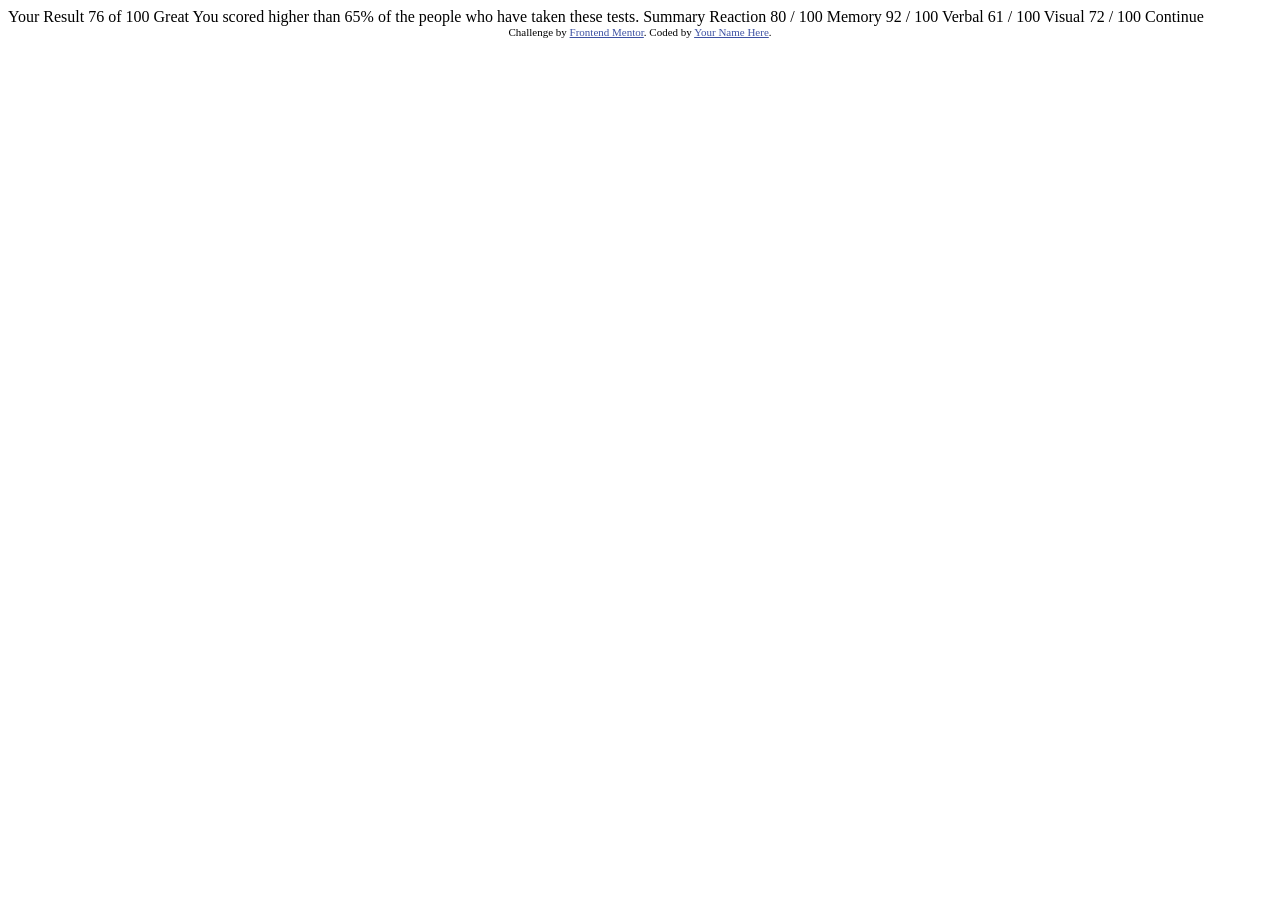
==== results-summary-component-main/index.html @ 3ea9bd43 "anglosaxon" ====
<!DOCTYPE html>
<html lang="en">
<head>
  <meta charset="UTF-8">
  <meta name="viewport" content="width=device-width, initial-scale=1.0"> <!-- displays site properly based on user's device -->

  <link rel="icon" type="image/png" sizes="32x32" href="./assets/images/favicon-32x32.png">
  
  <title>Frontend Mentor | Results summary component</title>

  <!-- Feel free to remove these styles or customise in your own stylesheet 👍 -->
  <style>
    .attribution { font-size: 0.6875rem; text-align: center; }
    .attribution a { color: hsl(228, 45%, 44%); }
  </style>
</head>
<body>

  Your Result
  76
  of 100

  Great
  You scored higher than 65% of the people who have taken these tests.
  
  Summary

  Reaction
  80 / 100

  Memory
  92 / 100

  Verbal
  61 / 100

  Visual
  72 / 100

  Continue
  
  <footer class="attribution">
    Challenge by <a href="https://www.frontendmentor.io?ref=challenge">Frontend Mentor</a>. 
    Coded by <a href="#">Your Name Here</a>.
  </footer>
</body>
</html>
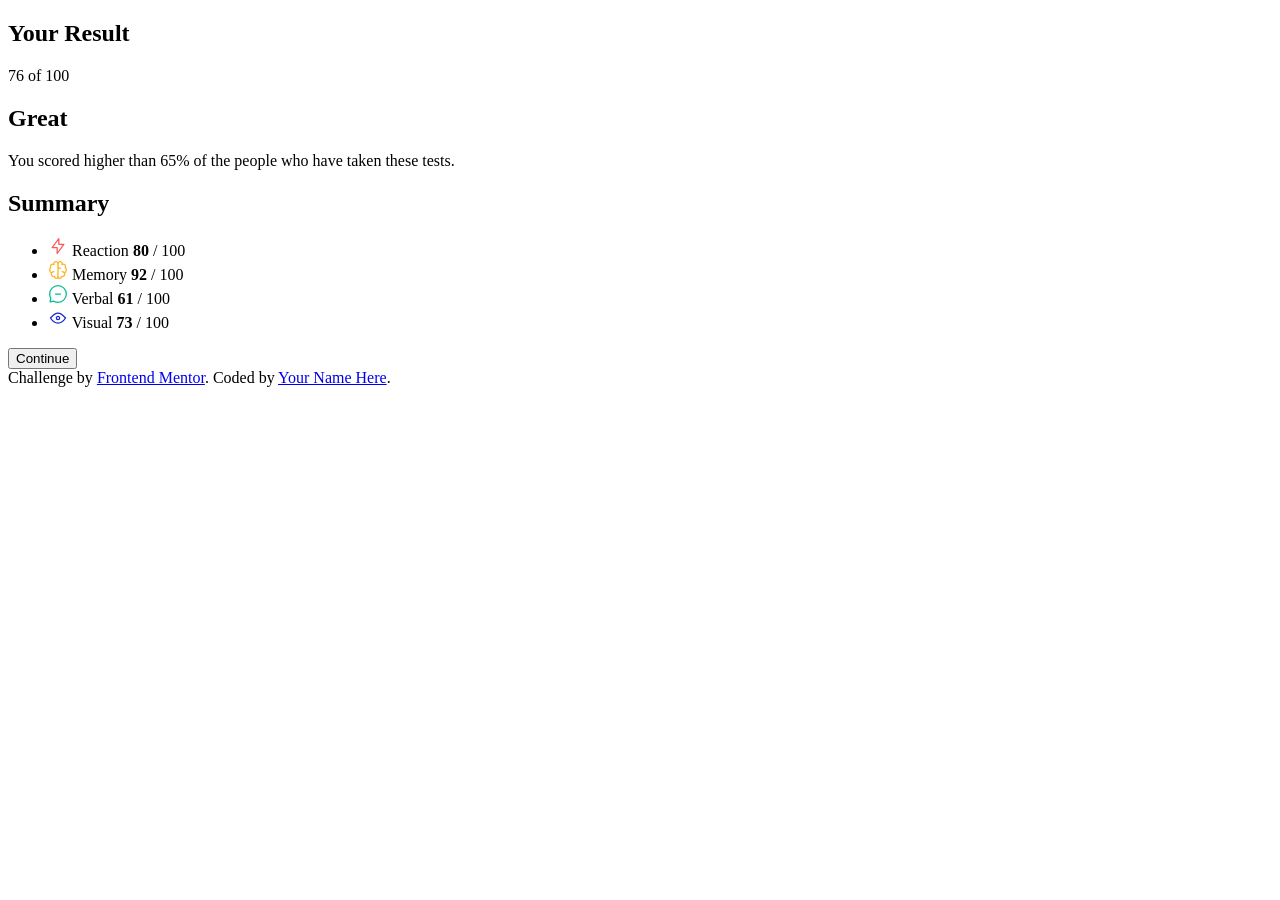
==== commit 9ea4a2c0: "forenix" ====
--- a/results-summary-component-main/index.html
+++ b/results-summary-component-main/index.html
@@ -2,46 +2,73 @@
 <html lang="en">
 <head>
   <meta charset="UTF-8">
-  <meta name="viewport" content="width=device-width, initial-scale=1.0"> <!-- displays site properly based on user's device -->
-
+  <meta name="viewport" content="width=device-width, initial-scale=1.0">
   <link rel="icon" type="image/png" sizes="32x32" href="./assets/images/favicon-32x32.png">
-  
+  <link rel="stylesheet" href="style.css">
   <title>Frontend Mentor | Results summary component</title>
-
-  <!-- Feel free to remove these styles or customise in your own stylesheet 👍 -->
-  <style>
-    .attribution { font-size: 0.6875rem; text-align: center; }
-    .attribution a { color: hsl(228, 45%, 44%); }
-  </style>
 </head>
 <body>
 
-  Your Result
-  76
-  of 100
+  <main class="card">
+    <section class="result-panel">
+      <h2>Your Result</h2>
 
-  Great
-  You scored higher than 65% of the people who have taken these tests.
-  
-  Summary
+      <div class="score-circle">
+        <span class="score-number">76</span>
+        <span class="score-of">of 100</span>
+      </div>
 
-  Reaction
-  80 / 100
+      <h1>Great</h1>
+      <p class="result-text">
+        You scored higher than 65% of the people who have taken these tests.
+      </p>
+    </section>
 
-  Memory
-  92 / 100
+    <section class="summary-panel">
+      <h2>Summary</h2>
 
-  Verbal
-  61 / 100
+      <ul class="summary-list">
+        <li class="item reaction">
+          <span class="item-label">
+            <img src="./assets/images/icon-reaction.svg" alt="" aria-hidden="true">
+            Reaction
+          </span>
+          <span class="item-score"><strong>80</strong> / 100</span>
+        </li>
 
-  Visual
-  72 / 100
+        <li class="item memory">
+          <span class="item-label">
+            <img src="./assets/images/icon-memory.svg" alt="" aria-hidden="true">
+            Memory
+          </span>
+          <span class="item-score"><strong>92</strong> / 100</span>
+        </li>
 
-  Continue
-  
+        <li class="item verbal">
+          <span class="item-label">
+            <img src="./assets/images/icon-verbal.svg" alt="" aria-hidden="true">
+            Verbal
+          </span>
+          <span class="item-score"><strong>61</strong> / 100</span>
+        </li>
+
+        <li class="item visual">
+          <span class="item-label">
+            <img src="./assets/images/icon-visual.svg" alt="" aria-hidden="true">
+            Visual
+          </span>
+          <span class="item-score"><strong>73</strong> / 100</span>
+        </li>
+      </ul>
+
+      <button type="button" class="btn">Continue</button>
+    </section>
+  </main>
+
   <footer class="attribution">
     Challenge by <a href="https://www.frontendmentor.io?ref=challenge">Frontend Mentor</a>. 
     Coded by <a href="#">Your Name Here</a>.
   </footer>
+
 </body>
 </html>
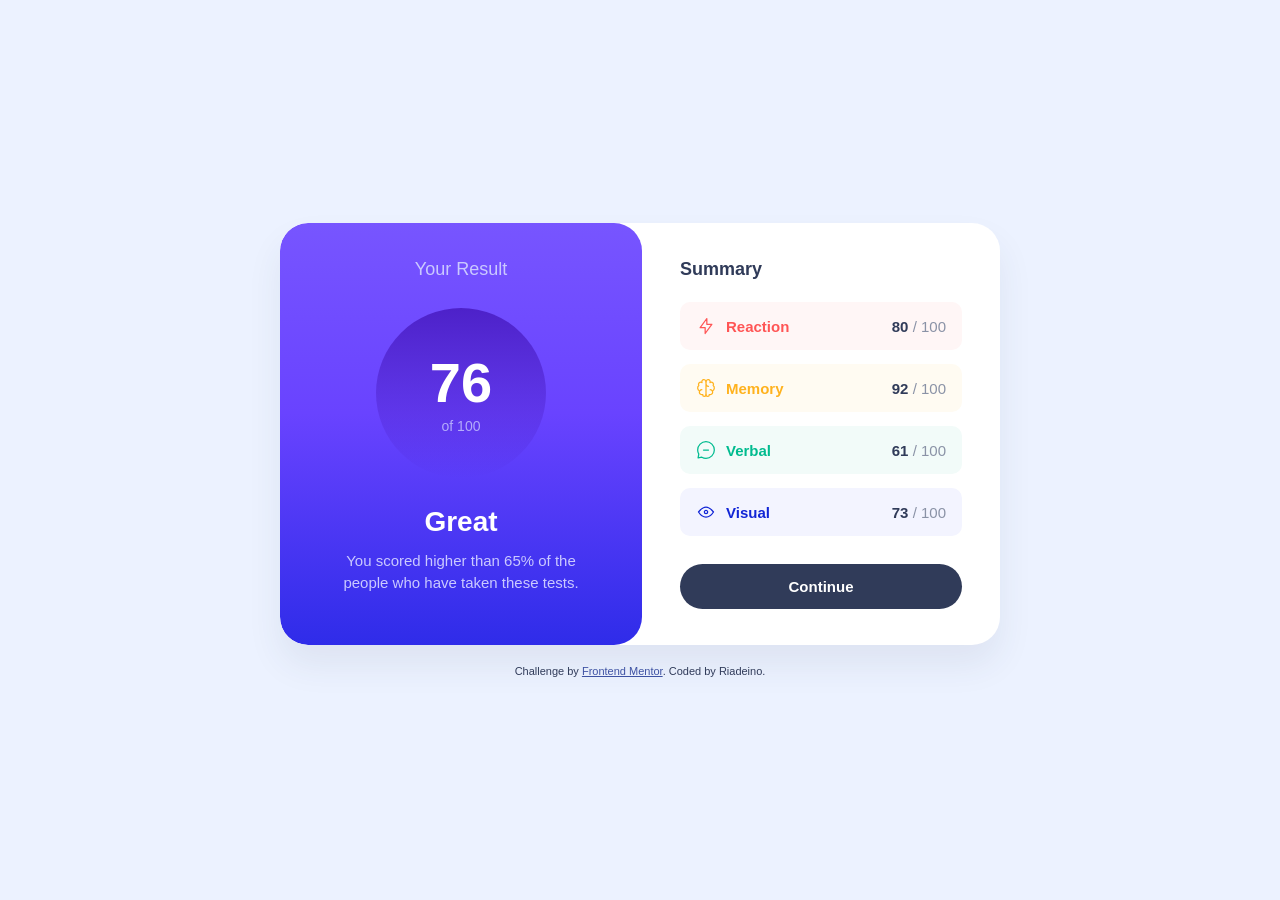
==== commit 7bc1713d: "aldebaran" ====
--- a/results-summary-component-main/index.html
+++ b/results-summary-component-main/index.html
@@ -67,7 +67,7 @@
 
   <footer class="attribution">
     Challenge by <a href="https://www.frontendmentor.io?ref=challenge">Frontend Mentor</a>. 
-    Coded by <a href="#">Your Name Here</a>.
+    Coded by Riadeino.
   </footer>
 
 </body>
--- a/results-summary-component-main/style.css
+++ b/results-summary-component-main/style.css
@@ -0,0 +1,206 @@
+* {
+  box-sizing: border-box;
+  margin: 0;
+  padding: 0;
+}
+
+body {
+  background-color: #ecf2ff;
+  font-family: Arial, Helvetica, sans-serif;
+  min-height: 100vh;
+  display: flex;
+  flex-direction: column;
+  justify-content: center;
+  align-items: center;
+}
+
+.card {
+  background-color: #ffffff;
+  width: 100%;
+  max-width: 720px;
+  border-radius: 28px;
+  display: flex;
+  box-shadow: 0 20px 35px rgba(48, 59, 90, 0.08);
+  overflow: hidden;
+}
+
+.result-panel {
+  flex: 1;
+  background: linear-gradient(180deg, #7755ff 0%, #6943ff 45%, #2f2ce9 100%);
+  color: #ffffff;
+  border-radius: 28px;
+  padding: 36px 40px;
+  display: flex;
+  flex-direction: column;
+  align-items: center;
+  text-align: center;
+}
+
+.result-panel h2 {
+  font-size: 18px;
+  font-weight: 500;
+  color: #cac9ff;
+  margin-bottom: 28px;
+}
+
+.score-circle {
+  width: 170px;
+  height: 170px;
+  border-radius: 50%;
+  background: linear-gradient(180deg, #4d21c9 0%, rgba(37, 33, 201, 0) 100%);
+  display: flex;
+  flex-direction: column;
+  justify-content: center;
+  align-items: center;
+  margin-bottom: 28px;
+}
+
+.score-number {
+  font-size: 56px;
+  font-weight: bold;
+  line-height: 1.1;
+}
+
+.score-of {
+  font-size: 14px;
+  color: #cac9ff;
+  opacity: 0.8;
+  margin-top: 4px;
+}
+
+.result-panel h1 {
+  font-size: 28px;
+  margin-bottom: 12px;
+}
+
+.result-text {
+  font-size: 15px;
+  color: #cac9ff;
+  line-height: 1.45;
+  max-width: 240px;
+}
+
+.summary-panel {
+  flex: 1;
+  padding: 36px 38px;
+  display: flex;
+  flex-direction: column;
+}
+
+.summary-panel h2 {
+  font-size: 18px;
+  color: #303b59;
+  margin-bottom: 22px;
+}
+
+.summary-list {
+  list-style: none;
+  display: flex;
+  flex-direction: column;
+  gap: 14px;
+  margin-bottom: 28px;
+}
+
+.item {
+  display: flex;
+  justify-content: space-between;
+  align-items: center;
+  padding: 14px 16px;
+  border-radius: 10px;
+  font-size: 15px;
+}
+
+.item-label {
+  display: flex;
+  align-items: center;
+  gap: 10px;
+  font-weight: bold;
+}
+
+.item-score {
+  color: #8a92a6;
+}
+
+.item-score strong {
+  color: #303b59;
+}
+
+.reaction {
+  background-color: #fff6f6;
+  color: #ff5555;
+}
+
+.memory {
+  background-color: #fffbf2;
+  color: #ffb21e;
+}
+
+.verbal {
+  background-color: #f2fbf9;
+  color: #00bb8f;
+}
+
+.visual {
+  background-color: #f3f4ff;
+  color: #1125d6;
+}
+
+.btn {
+  width: 100%;
+  padding: 14px;
+  border: none;
+  border-radius: 999px;
+  background-color: #303b59;
+  color: #ffffff;
+  font-size: 15px;
+  font-weight: bold;
+  cursor: pointer;
+}
+
+.btn:hover {
+  background: linear-gradient(180deg, #7755ff 0%, #2f2ce9 100%);
+}
+
+/* Footer */
+.attribution {
+  font-size: 11px;
+  text-align: center;
+  margin-top: 20px;
+  color: #303b59;
+}
+
+.attribution a {
+  color: #3e52a3;
+}
+
+@media (max-width: 650px) {
+  body {
+    background-color: #ffffff;
+    justify-content: flex-start;
+  }
+
+  .card {
+    flex-direction: column;
+    border-radius: 0;
+    box-shadow: none;
+    max-width: 100%;
+  }
+
+  .result-panel {
+    border-radius: 0 0 32px 32px;
+    padding: 28px 32px 36px;
+  }
+
+  .score-circle {
+    width: 140px;
+    height: 140px;
+  }
+
+  .score-number {
+    font-size: 46px;
+  }
+
+  .summary-panel {
+    padding: 24px 28px 32px;
+  }
+}
